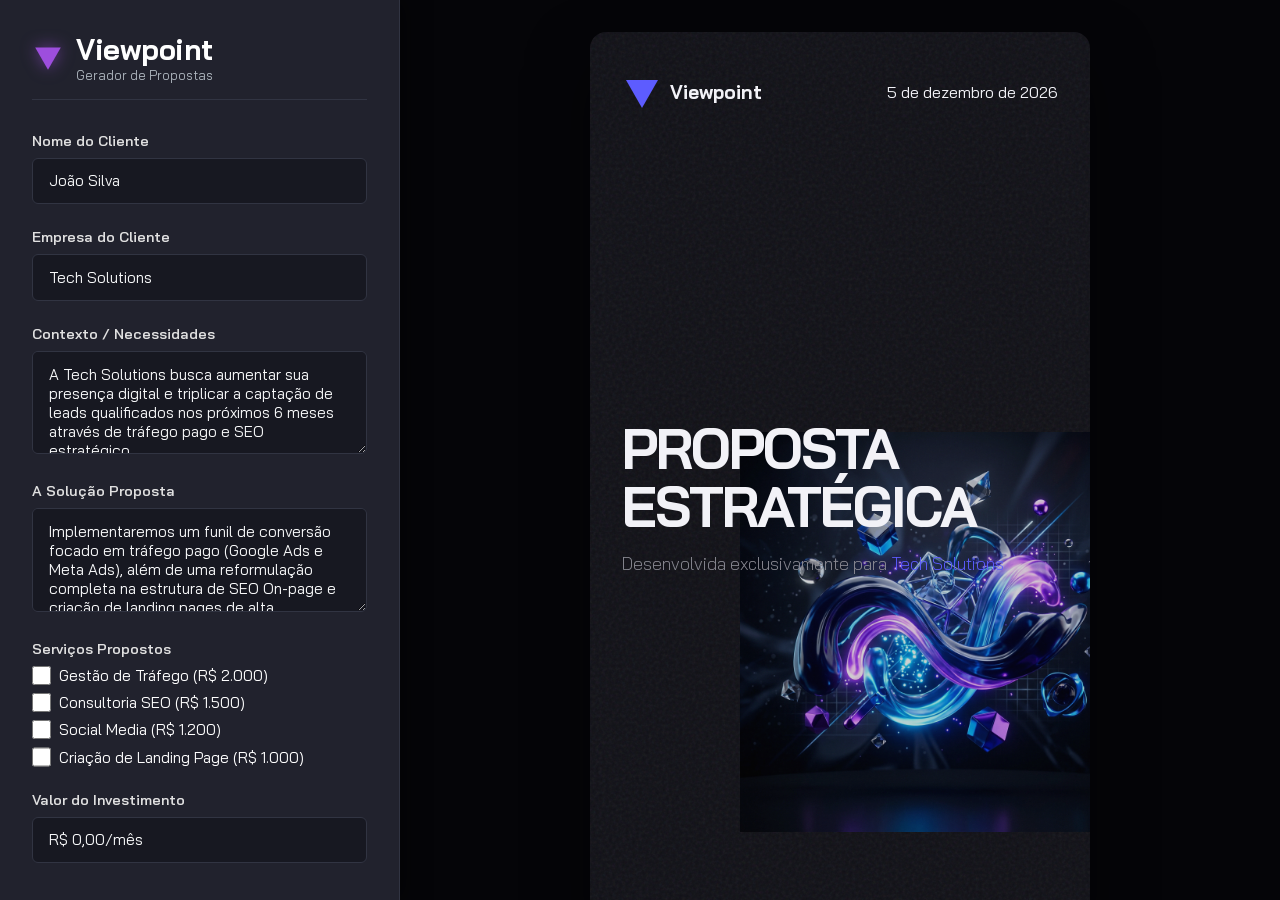
==== index.html @ b8ef5287 "Add files via upload" ====
<!DOCTYPE html>
<html lang="pt-BR">
<head>
  <meta charset="UTF-8">
  <meta name="viewport" content="width=device-width, initial-scale=1.0">
  <title>Gerador de Propostas - Viewpoint</title>
  <link rel="stylesheet" href="style.css">
  <link href="https://fonts.googleapis.com/css2?family=Bai+Jamjuree:wght@200;300;400;500;600;700&display=swap" rel="stylesheet">
</head>
<body>
  
  <!-- CONTROLES (Não imprimíveis) -->
  <aside class="dashboard no-print">
    <div class="dashboard-header" style="display: flex; align-items: center; gap: 12px; margin-bottom: 2rem;">
      <svg width="32" height="32" viewBox="0 0 100 100" xmlns="http://www.w3.org/2000/svg" style="filter: drop-shadow(0 0 8px rgba(157, 78, 221, 0.6));">
        <polygon points="10,20 90,20 50,90" fill="#9d4edd" />
      </svg>
      <div>
        <h1 style="margin: 0; font-size: 1.8rem; font-family: var(--font-heading); color: #fff; line-height: 1.2;">Viewpoint</h1>
        <p style="margin: 0; font-size: 0.8rem; color: var(--text-muted);">Gerador de Propostas</p>
      </div>
    </div>
    
    <form id="proposalForm">
      <div class="form-group">
        <label for="clientName">Nome do Cliente</label>
        <input type="text" id="clientName" placeholder="Ex: João Silva" value="João Silva">
      </div>
      
      <div class="form-group">
        <label for="clientCompany">Empresa do Cliente</label>
        <input type="text" id="clientCompany" placeholder="Ex: Tech Solutions" value="Tech Solutions">
      </div>
      
      <div class="form-group">
        <label for="clientContext">Contexto / Necessidades</label>
        <textarea id="clientContext" rows="4" placeholder="Descreva os desafios e objetivos do cliente...">A Tech Solutions busca aumentar sua presença digital e triplicar a captação de leads qualificados nos próximos 6 meses através de tráfego pago e SEO estratégico.</textarea>
      </div>

      <div class="form-group">
        <label for="solutionDetails">A Solução Proposta</label>
        <textarea id="solutionDetails" rows="4" placeholder="Descreva a solução de marketing que será aplicada...">Implementaremos um funil de conversão focado em tráfego pago (Google Ads e Meta Ads), além de uma reformulação completa na estrutura de SEO On-page e criação de landing pages de alta conversão.</textarea>
      </div>

      <div class="form-group">
        <label>Serviços Propostos</label>
        <div class="checkbox-group" id="servicesSelection" style="display: flex; flex-direction: column; gap: 0.5rem; margin-top: 0.5rem;">
          <label style="display: flex; align-items: center; gap: 0.5rem;"><input type="checkbox" class="service-cb" value="2000" data-name="Gestão de Tráfego"> Gestão de Tráfego (R$ 2.000)</label>
          <label style="display: flex; align-items: center; gap: 0.5rem;"><input type="checkbox" class="service-cb" value="1500" data-name="Consultoria SEO"> Consultoria SEO (R$ 1.500)</label>
          <label style="display: flex; align-items: center; gap: 0.5rem;"><input type="checkbox" class="service-cb" value="1200" data-name="Social Media"> Social Media (R$ 1.200)</label>
          <label style="display: flex; align-items: center; gap: 0.5rem;"><input type="checkbox" class="service-cb" value="1000" data-name="Criação de Landing Page"> Criação de Landing Page (R$ 1.000)</label>
        </div>
      </div>

      <div class="form-group">
        <label for="investmentValue">Valor do Investimento</label>
        <input type="text" id="investmentValue" placeholder="Ex: R$ 5.000,00/mês" value="R$ 0,00/mês">
      </div>
    </form>

    <div class="dashboard-actions">
      <button id="exportPdfBtn" class="btn-primary">
        <svg xmlns="http://www.w3.org/2000/svg" width="20" height="20" fill="none" viewBox="0 0 24 24" stroke="currentColor">
          <path stroke-linecap="round" stroke-linejoin="round" stroke-width="2" d="M17 17h2a2 2 0 002-2v-4a2 2 0 00-2-2H5a2 2 0 00-2 2v4a2 2 0 002 2h2m2 4h6a2 2 0 002-2v-4a2 2 0 00-2-2H9a2 2 0 00-2 2v4a2 2 0 002 2zm8-12V5a2 2 0 00-2-2H9a2 2 0 00-2 2v4h10z" />
        </svg>
        Exportar PDF
      </button>
    </div>
  </aside>

  <!-- ÁREA DE VISUALIZAÇÃO E IMPRESSÃO (PITCH DECK) -->
  <main class="preview-area">
    <div class="deck-container" id="proposalDocument">
      
      <!-- SLIDE 1: CAPA -->
      <section class="slide cover-slide">
        <div class="noise-overlay"></div>
        <div class="slide-content">
          <div class="cover-top">
            <div class="cover-logo">
              <svg width="40" height="40" viewBox="0 0 100 100" xmlns="http://www.w3.org/2000/svg">
                <polygon points="10,20 90,20 50,90" fill="var(--accent)" />
              </svg>
              <span>Viewpoint</span>
            </div>
            <p class="cover-date" id="currentDate"></p>
          </div>
          <div class="cover-center">
            <h1 class="huge-title">PROPOSTA<br>ESTRATÉGICA</h1>
            <p class="subtitle">Desenvolvida exclusivamente para <span id="outClientCompany" class="accent-text">Tech Solutions</span></p>
          </div>
          <img src="img1.png" alt="Abstract Shape" class="abs-shape shape-1">
        </div>
      </section>

      <!-- SLIDE 2: O DESAFIO -->
      <section class="slide challenge-slide">
        <div class="noise-overlay"></div>
        <div class="slide-content grid-layout">
          <div class="col-left">
            <span class="slide-number">01</span>
            <h2 class="section-title">O<br>CENÁRIO<br>ATUAL</h2>
          </div>
          <div class="col-right">
            <p class="intro-text">Olá, <strong id="outClientName" class="accent-text">João Silva</strong>. Analisamos o momento da <strong id="outClientCompany2">Tech Solutions</strong> e mapeamos os obstáculos atuais.</p>
            <div class="glass-box">
              <h3 class="box-title">Seu Desafio</h3>
              <p id="outClientContext">A Tech Solutions busca aumentar sua presença digital e triplicar a captação de leads qualificados nos próximos 6 meses através de tráfego pago e SEO estratégico.</p>
            </div>
          </div>
          <img src="img2.png" alt="Abstract Shape" class="abs-shape shape-2">
        </div>
      </section>

      <!-- SLIDE 3: QUEM SOMOS -->
      <section class="slide light-slide about-slide">
        <div class="slide-content split-layout">
          <div class="split-left">
            <span class="slide-number dark-text">02</span>
            <h2 class="section-title dark-text">SOBRE A<br>AGÊNCIA</h2>
            <p class="body-text">Somos focados em performance exponencial. O marketing não é apenas estética, mas dados, estratégia e resultados palpáveis.</p>
            <div class="metrics-row">
              <div class="metric">
                <h4 class="accent-text">+150</h4>
                <p>Projetos</p>
              </div>
              <div class="metric">
                <h4 class="accent-text">R$ 10M</h4>
                <p>Gerados</p>
              </div>
            </div>
          </div>
          <div class="split-right">
            <img src="img3.png" alt="Equipe Corporativa" class="cover-image">
          </div>
        </div>
      </section>

      <!-- SLIDE 4: SOLUÇÃO & SERVIÇOS -->
      <section class="slide solution-slide">
        <div class="noise-overlay"></div>
        <div class="slide-content">
          <div class="slide-header-top">
            <span class="slide-number">03</span>
            <h2 class="section-title">PLANO DE AÇÃO</h2>
          </div>
          <div class="solution-grid">
            <div class="glass-card big-card">
              <h3 class="box-title">Estratégia</h3>
              <p id="outSolutionDetails">Implementaremos um funil de conversão focado em tráfego pago (Google Ads e Meta Ads), além de uma reformulação completa na estrutura de SEO On-page e criação de landing pages de alta conversão.</p>
            </div>
            <div class="glass-card list-card">
              <h3 class="box-title">Serviços Inclusos</h3>
              <ul class="clean-list" id="outPricingFeatures">
                <li>✓ Selecione os serviços na barra lateral</li>
              </ul>
            </div>
          </div>
        </div>
      </section>

      <!-- SLIDE 5: INVESTIMENTO -->
      <section class="slide investment-slide">
        <div class="noise-overlay"></div>
        <div class="slide-content center-layout">
          <span class="slide-number">04</span>
          <h2 class="section-title">INVESTIMENTO</h2>
          <div class="investment-display">
            <p class="fee-label">FEE MENSAL</p>
            <h1 class="huge-value accent-text" id="outInvestmentValue">R$ 5.000,00</h1>
          </div>
          <div class="signatures-row">
            <div class="sig-block">
              <div class="sig-line"></div>
              <p>Viewpoint</p>
            </div>
            <div class="sig-block">
              <div class="sig-line"></div>
              <p id="outClientNameSignature">João Silva</p>
              <p class="sub-sig" id="outClientCompanySignature">Tech Solutions</p>
            </div>
          </div>
        </div>
      </section>

    </div>
  </main>

  <script src="script.js"></script>
</body>
</html>
---- style.css ----
:root {
  /* Design System - Slate Dark & Purple Theme */
  --bg-dark: #171821;
  --bg-card: #21222D;
  --bg-input: #171821;
  --primary: #7C3AED;
  --primary-hover: #6D28D9;
  --text-main: #f8f9fa;
  --text-muted: #adb5bd;
  --border-color: #313442;
  
  --font-heading: 'Bai Jamjuree', sans-serif;
  --font-body: 'Bai Jamjuree', sans-serif;
}

* {
  box-sizing: border-box;
  margin: 0;
  padding: 0;
}

body {
  font-family: var(--font-body);
  background-color: var(--bg-dark);
  color: var(--text-main);
  display: flex;
  height: 100vh;
  overflow: hidden;
}

/* Scrollbar styling */
::-webkit-scrollbar { width: 8px; }
::-webkit-scrollbar-track { background: var(--bg-dark); }
::-webkit-scrollbar-thumb { background: var(--border-color); border-radius: 4px; }
::-webkit-scrollbar-thumb:hover { background: var(--primary); }

/* ==================
   DASHBOARD / FORM 
   ================== */
.dashboard {
  width: 400px;
  min-width: 400px;
  background-color: var(--bg-card);
  border-right: 1px solid var(--border-color);
  padding: 2rem;
  display: flex;
  flex-direction: column;
  overflow-y: auto;
  box-shadow: 4px 0 20px rgba(0, 0, 0, 0.5);
  z-index: 10;
}

.dashboard-header { margin-bottom: 2rem; border-bottom: 1px solid var(--border-color); padding-bottom: 1rem; }
.dashboard-header h1 { font-family: var(--font-heading); color: var(--primary); font-size: 2rem; font-weight: 800; letter-spacing: -0.5px; }
.dashboard-header p { color: var(--text-muted); font-size: 0.9rem; }

.form-group { margin-bottom: 1.5rem; }
.form-group label { display: block; font-weight: 600; margin-bottom: 0.5rem; font-size: 0.9rem; color: #e0e0e0; }

.form-group input[type="text"],
.form-group input[type="file"],
.form-group textarea {
  width: 100%;
  padding: 0.8rem 1rem;
  background-color: var(--bg-input);
  border: 1px solid var(--border-color);
  border-radius: 6px;
  color: var(--text-main);
  font-family: var(--font-body);
  font-size: 0.95rem;
  transition: all 0.3s ease;
}

.form-group input[type="checkbox"] { width: 1.2rem; height: 1.2rem; margin: 0; cursor: pointer; accent-color: var(--primary); }
.checkbox-group label { font-weight: 400 !important; font-size: 0.95rem !important; margin-bottom: 0 !important; color: #fff !important; }

.form-group input[type="text"]:focus,
.form-group textarea:focus {
  outline: none;
  border-color: var(--primary);
  box-shadow: 0 0 0 1px var(--primary);
}

.dashboard-actions { margin-top: auto; padding-top: 2rem; }

.btn-primary {
  width: 100%;
  background-color: var(--primary);
  color: #fff;
  border: none;
  padding: 1rem;
  border-radius: 6px;
  font-weight: 600;
  font-family: var(--font-body);
  font-size: 1rem;
  cursor: pointer;
  display: flex;
  align-items: center;
  justify-content: center;
  gap: 0.5rem;
  transition: background-color 0.3s, transform 0.1s;
}

.btn-primary:hover { background-color: var(--primary-hover); transform: translateY(-2px); }
.btn-primary:active { transform: translateY(0); }

/* ==================
   MOBILE RESPONSIVENESS (APP UI)
   ================== */
@media (max-width: 900px) {
  body {
    flex-direction: column;
    overflow-y: auto;
    height: auto;
  }
  .dashboard {
    width: 100%;
    min-width: 100%;
    height: auto;
    border-right: none;
    border-bottom: 1px solid var(--border-color);
    overflow: visible;
  }
  .preview-area {
    overflow-y: visible !important;
  }
}

/* ==================
   MOBILE PITCH DECK AREA
   ================== */
:root {
  --deck-bg: #0F0F15;
  --accent: #5D5CFF;
  --text-light: #F2F2F7;
  --text-grey: #8A8A93;
}

.preview-area {
  flex: 1;
  background-color: #050508;
  overflow-y: auto;
  overflow-x: hidden;
  padding: 2rem 1rem;
  display: flex;
  flex-direction: column;
  align-items: center;
}

.deck-container {
  display: flex;
  flex-direction: column;
  gap: 2rem;
  width: 100%;
  max-width: 500px; /* Mobile width */
}

.slide {
  width: 100%;
  aspect-ratio: 9 / 16; /* Portrait for Mobile */
  background-color: var(--deck-bg);
  border-radius: 16px;
  position: relative;
  overflow: hidden;
  box-shadow: 0 30px 60px rgba(0,0,0,0.5);
  color: var(--text-light);
  display: flex;
  flex-direction: column;
}

.noise-overlay {
  position: absolute;
  top: 0; left: 0; width: 100%; height: 100%;
  background-image: url("data:image/svg+xml,%3Csvg viewBox='0 0 200 200' xmlns='http://www.w3.org/2000/svg'%3E%3Cfilter id='noiseFilter'%3E%3CfeTurbulence type='fractalNoise' baseFrequency='0.75' numOctaves='3' stitchTiles='stitch'/%3E%3C/filter%3E%3Crect width='100%25' height='100%25' filter='url(%23noiseFilter)' opacity='0.08'/%3E%3C/svg%3E");
  pointer-events: none;
  z-index: 1;
}

.slide-content {
  position: relative;
  z-index: 2;
  width: 100%;
  height: 100%;
  padding: 2.5rem 2rem; /* Reduced padding for mobile */
  display: flex;
  flex-direction: column;
}

.accent-text { color: var(--accent); }
.dark-text { color: #0F0F15; }

/* Typography (Scaled for Mobile) */
.huge-title {
  font-family: var(--font-heading);
  font-size: 3.5rem; /* Down from 6rem */
  font-weight: 700;
  line-height: 1.05;
  letter-spacing: -2px;
  margin: 0;
}

.section-title {
  font-family: var(--font-heading);
  font-size: 3rem; /* Down from 4.5rem */
  font-weight: 700;
  line-height: 1.1;
  letter-spacing: -1px;
  margin: 0;
}

.subtitle {
  font-size: 1.1rem;
  font-weight: 300;
  color: var(--text-grey);
  margin-top: 1rem;
}

.body-text, .intro-text {
  font-size: 1rem;
  font-weight: 300;
  line-height: 1.6;
  color: var(--text-light);
}
.light-slide .body-text { color: #333; }

.slide-number {
  font-family: var(--font-heading);
  font-size: 1rem;
  font-weight: 600;
  letter-spacing: 2px;
  color: var(--accent);
  display: block;
  margin-bottom: 0.5rem;
}

/* Slide 1: Cover */
.cover-slide { justify-content: space-between; }
.cover-top { display: flex; justify-content: space-between; align-items: center; }
.cover-logo { display: flex; align-items: center; gap: 0.5rem; font-family: var(--font-heading); font-size: 1.2rem; font-weight: 700; }
.cover-center { margin-top: auto; margin-bottom: auto; }
.abs-shape { position: absolute; z-index: -1; object-fit: contain; }
.shape-1 { width: 400px; right: -50px; bottom: 10%; opacity: 0.8; }

/* Grid Layouts (Stacked for mobile) */
.grid-layout { display: flex; flex-direction: column; align-items: flex-start; gap: 2rem; justify-content: center; height: 100%; }
.col-left { width: 100%; }
.col-right { width: 100%; position: relative; z-index: 2; }
.shape-2 { width: 300px; left: -50px; bottom: -50px; opacity: 0.5; z-index: 0; }

/* Glass Boxes */
.glass-box, .glass-card {
  background: rgba(255, 255, 255, 0.03);
  backdrop-filter: blur(20px);
  border: 1px solid rgba(255, 255, 255, 0.1);
  padding: 1.5rem;
  border-radius: 12px;
  margin-top: 1.5rem;
}
.box-title { font-size: 0.9rem; text-transform: uppercase; letter-spacing: 2px; color: var(--text-grey); margin-bottom: 0.5rem; }

/* Split Layout (Stacked for mobile) */
.light-slide { background-color: #F2F2F7; color: #0F0F15; }
.split-layout { padding: 0; flex-direction: column; }
.split-left { width: 100%; padding: 2.5rem 2rem; display: flex; flex-direction: column; justify-content: center; flex: 1.5; }
.split-right { width: 100%; flex: 1; }
.cover-image { width: 100%; height: 100%; object-fit: cover; }

.metrics-row { display: flex; gap: 2rem; margin-top: 2rem; }
.metric h4 { font-size: 2rem; font-weight: 700; margin-bottom: 0.2rem; }
.metric p { font-size: 0.9rem; color: #666; font-weight: 500; }

/* Solution Grid (Stacked for mobile) */
.solution-grid { display: flex; flex-direction: column; gap: 1rem; margin-top: 1rem; width: 100%; }
.big-card { font-size: 1rem; line-height: 1.5; }
.list-card { }
.clean-list { list-style: none; padding: 0; }
.clean-list li { margin-bottom: 0.5rem; font-size: 1rem; display: flex; align-items: center; gap: 0.5rem; }

/* Center Layout */
.center-layout { align-items: center; text-align: center; justify-content: center; }
.investment-display { margin-top: 3rem; margin-bottom: 3rem; }
.fee-label { font-size: 0.9rem; letter-spacing: 4px; color: var(--text-grey); margin-bottom: 0.5rem; }
.huge-value { font-size: 3rem; font-weight: 700; margin: 0; }

.signatures-row { display: flex; flex-direction: column; gap: 2rem; margin-top: auto; width: 100%; align-items: center; }
.sig-block { width: 100%; text-align: center; }
.sig-line { height: 1px; background: rgba(255,255,255,0.2); margin-bottom: 0.5rem; width: 80%; margin-left: auto; margin-right: auto; }
.sub-sig { color: var(--text-grey); font-size: 0.8rem; }

/* Print */
@media print {
  @page { size: portrait; margin: 0; }
  body { background: #0F0F15; }
  .no-print { display: none !important; }
  .preview-area { padding: 0; background: #0F0F15; align-items: flex-start; overflow: visible; }
  .deck-container { gap: 0; max-width: none; }
  .slide { border-radius: 0; box-shadow: none; page-break-after: always; width: 100vw; height: 100vh; aspect-ratio: auto; }
}
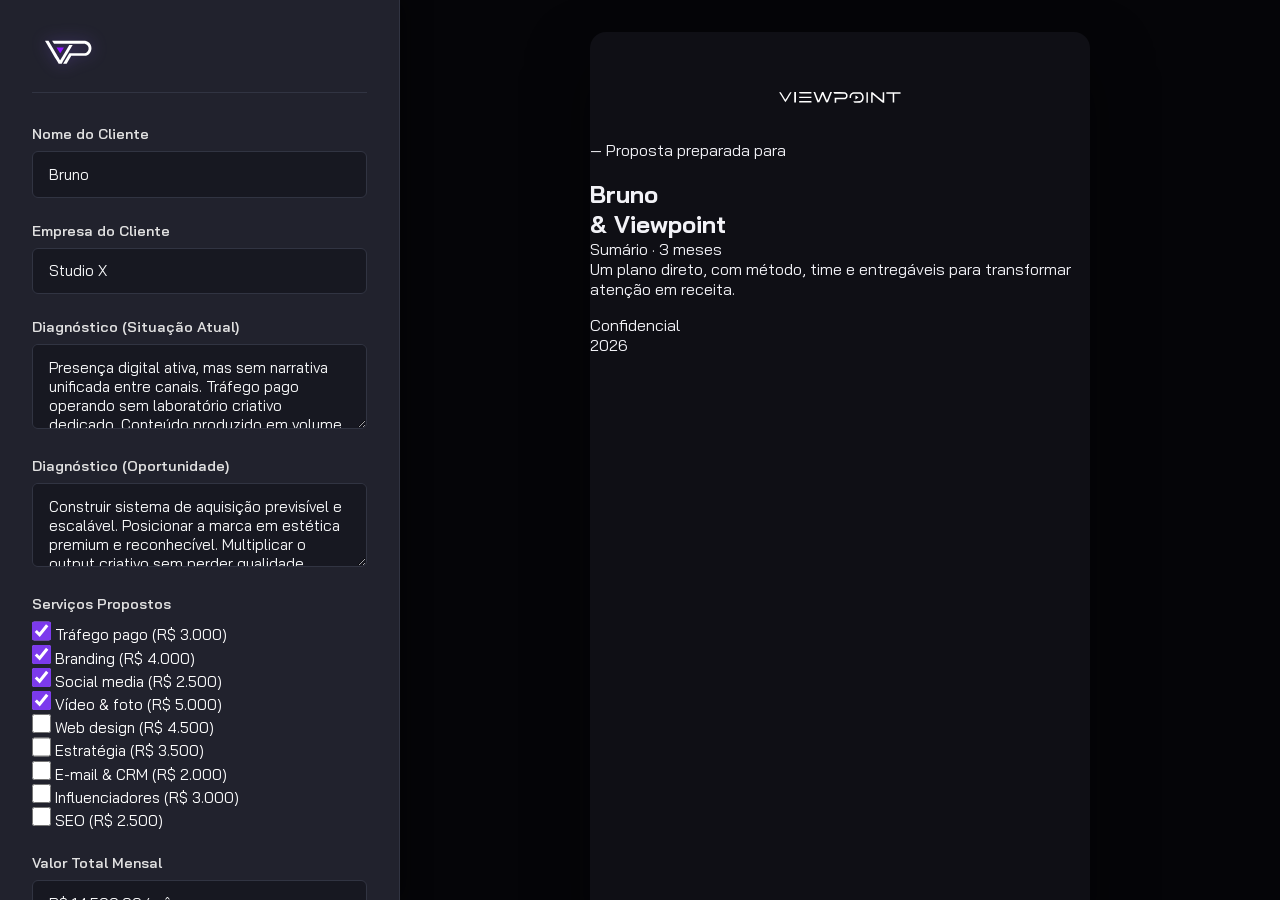
==== commit 0c34e7b9: "Add files via upload" ====
--- a/index.html
+++ b/index.html
@@ -5,180 +5,486 @@
   <meta name="viewport" content="width=device-width, initial-scale=1.0">
   <title>Gerador de Propostas - Viewpoint</title>
   <link rel="stylesheet" href="style.css">
-  <link href="https://fonts.googleapis.com/css2?family=Bai+Jamjuree:wght@200;300;400;500;600;700&display=swap" rel="stylesheet">
+  <link href="https://fonts.googleapis.com/css2?family=Bai+Jamjuree:wght@200;300;400;500;600;700&family=Instrument+Serif:ital@0;1&family=JetBrains+Mono:wght@400;500&display=swap" rel="stylesheet">
 </head>
 <body>
-  
-  <!-- CONTROLES (Não imprimíveis) -->
+
+  <!-- DASHBOARD -->
   <aside class="dashboard no-print">
-    <div class="dashboard-header" style="display: flex; align-items: center; gap: 12px; margin-bottom: 2rem;">
-      <svg width="32" height="32" viewBox="0 0 100 100" xmlns="http://www.w3.org/2000/svg" style="filter: drop-shadow(0 0 8px rgba(157, 78, 221, 0.6));">
-        <polygon points="10,20 90,20 50,90" fill="#9d4edd" />
-      </svg>
-      <div>
-        <h1 style="margin: 0; font-size: 1.8rem; font-family: var(--font-heading); color: #fff; line-height: 1.2;">Viewpoint</h1>
-        <p style="margin: 0; font-size: 0.8rem; color: var(--text-muted);">Gerador de Propostas</p>
-      </div>
+    <div class="dashboard-header">
+      <img src="logo.svg" alt="Viewpoint Logo" style="height: 40px; filter: drop-shadow(0 0 8px rgba(139, 92, 246, 0.4));">
     </div>
-    
+
     <form id="proposalForm">
       <div class="form-group">
         <label for="clientName">Nome do Cliente</label>
-        <input type="text" id="clientName" placeholder="Ex: João Silva" value="João Silva">
-      </div>
-      
+        <input type="text" id="clientName" placeholder="Ex: Bruno" value="Bruno">
+      </div>
       <div class="form-group">
         <label for="clientCompany">Empresa do Cliente</label>
-        <input type="text" id="clientCompany" placeholder="Ex: Tech Solutions" value="Tech Solutions">
-      </div>
-      
-      <div class="form-group">
-        <label for="clientContext">Contexto / Necessidades</label>
-        <textarea id="clientContext" rows="4" placeholder="Descreva os desafios e objetivos do cliente...">A Tech Solutions busca aumentar sua presença digital e triplicar a captação de leads qualificados nos próximos 6 meses através de tráfego pago e SEO estratégico.</textarea>
-      </div>
-
-      <div class="form-group">
-        <label for="solutionDetails">A Solução Proposta</label>
-        <textarea id="solutionDetails" rows="4" placeholder="Descreva a solução de marketing que será aplicada...">Implementaremos um funil de conversão focado em tráfego pago (Google Ads e Meta Ads), além de uma reformulação completa na estrutura de SEO On-page e criação de landing pages de alta conversão.</textarea>
-      </div>
-
+        <input type="text" id="clientCompany" placeholder="Ex: Studio X" value="Studio X">
+      </div>
+      <div class="form-group">
+        <label for="diagnostico">Diagnóstico (Situação Atual)</label>
+        <textarea id="diagnostico" rows="3">Presença digital ativa, mas sem narrativa unificada entre canais. Tráfego pago operando sem laboratório criativo dedicado. Conteúdo produzido em volume insuficiente para o mercado.</textarea>
+      </div>
+      <div class="form-group">
+        <label for="oportunidade">Diagnóstico (Oportunidade)</label>
+        <textarea id="oportunidade" rows="3">Construir sistema de aquisição previsível e escalável. Posicionar a marca em estética premium e reconhecível. Multiplicar o output criativo sem perder qualidade.</textarea>
+      </div>
       <div class="form-group">
         <label>Serviços Propostos</label>
-        <div class="checkbox-group" id="servicesSelection" style="display: flex; flex-direction: column; gap: 0.5rem; margin-top: 0.5rem;">
-          <label style="display: flex; align-items: center; gap: 0.5rem;"><input type="checkbox" class="service-cb" value="2000" data-name="Gestão de Tráfego"> Gestão de Tráfego (R$ 2.000)</label>
-          <label style="display: flex; align-items: center; gap: 0.5rem;"><input type="checkbox" class="service-cb" value="1500" data-name="Consultoria SEO"> Consultoria SEO (R$ 1.500)</label>
-          <label style="display: flex; align-items: center; gap: 0.5rem;"><input type="checkbox" class="service-cb" value="1200" data-name="Social Media"> Social Media (R$ 1.200)</label>
-          <label style="display: flex; align-items: center; gap: 0.5rem;"><input type="checkbox" class="service-cb" value="1000" data-name="Criação de Landing Page"> Criação de Landing Page (R$ 1.000)</label>
-        </div>
-      </div>
-
-      <div class="form-group">
-        <label for="investmentValue">Valor do Investimento</label>
-        <input type="text" id="investmentValue" placeholder="Ex: R$ 5.000,00/mês" value="R$ 0,00/mês">
+        <div class="checkbox-group" id="servicesSelection">
+          <label><input type="checkbox" class="service-cb" value="3000" data-name="Tráfego pago" data-cat="MÍDIA" checked> Tráfego pago (R$ 3.000)</label>
+          <label><input type="checkbox" class="service-cb" value="4000" data-name="Branding" data-cat="IDENTIDADE" checked> Branding (R$ 4.000)</label>
+          <label><input type="checkbox" class="service-cb" value="2500" data-name="Social media" data-cat="CONTEÚDO" checked> Social media (R$ 2.500)</label>
+          <label><input type="checkbox" class="service-cb" value="5000" data-name="Vídeo & foto" data-cat="AUDIOVISUAL" checked> Vídeo & foto (R$ 5.000)</label>
+          <label><input type="checkbox" class="service-cb" value="4500" data-name="Web design" data-cat="DIGITAL"> Web design (R$ 4.500)</label>
+          <label><input type="checkbox" class="service-cb" value="3500" data-name="Estratégia" data-cat="CONSULTORIA"> Estratégia (R$ 3.500)</label>
+          <label><input type="checkbox" class="service-cb" value="2000" data-name="E-mail & CRM" data-cat="CRM"> E-mail & CRM (R$ 2.000)</label>
+          <label><input type="checkbox" class="service-cb" value="3000" data-name="Influenciadores" data-cat="PARCERIAS"> Influenciadores (R$ 3.000)</label>
+          <label><input type="checkbox" class="service-cb" value="2500" data-name="SEO" data-cat="ORGÂNICO"> SEO (R$ 2.500)</label>
+        </div>
+      </div>
+      <div class="form-group">
+        <label for="investmentValue">Valor Total Mensal</label>
+        <input type="text" id="investmentValue" readonly value="R$ 14.500,00/mês">
       </div>
     </form>
 
     <div class="dashboard-actions">
       <button id="exportPdfBtn" class="btn-primary">
-        <svg xmlns="http://www.w3.org/2000/svg" width="20" height="20" fill="none" viewBox="0 0 24 24" stroke="currentColor">
-          <path stroke-linecap="round" stroke-linejoin="round" stroke-width="2" d="M17 17h2a2 2 0 002-2v-4a2 2 0 00-2-2H5a2 2 0 00-2 2v4a2 2 0 002 2h2m2 4h6a2 2 0 002-2v-4a2 2 0 00-2-2H9a2 2 0 00-2 2v4a2 2 0 002 2zm8-12V5a2 2 0 00-2-2H9a2 2 0 00-2 2v4h10z" />
-        </svg>
+        <svg xmlns="http://www.w3.org/2000/svg" width="20" height="20" fill="none" viewBox="0 0 24 24" stroke="currentColor"><path stroke-linecap="round" stroke-linejoin="round" stroke-width="2" d="M17 17h2a2 2 0 002-2v-4a2 2 0 00-2-2H5a2 2 0 00-2 2v4a2 2 0 002 2h2m2 4h6a2 2 0 002-2v-4a2 2 0 00-2-2H9a2 2 0 00-2 2v4a2 2 0 002 2zm8-12V5a2 2 0 00-2-2H9a2 2 0 00-2 2v4h10z"/></svg>
         Exportar PDF
       </button>
     </div>
   </aside>
 
-  <!-- ÁREA DE VISUALIZAÇÃO E IMPRESSÃO (PITCH DECK) -->
+  <!-- SLIDES -->
   <main class="preview-area">
     <div class="deck-container" id="proposalDocument">
-      
-      <!-- SLIDE 1: CAPA -->
-      <section class="slide cover-slide">
-        <div class="noise-overlay"></div>
-        <div class="slide-content">
-          <div class="cover-top">
-            <div class="cover-logo">
-              <svg width="40" height="40" viewBox="0 0 100 100" xmlns="http://www.w3.org/2000/svg">
-                <polygon points="10,20 90,20 50,90" fill="var(--accent)" />
-              </svg>
-              <span>Viewpoint</span>
-            </div>
-            <p class="cover-date" id="currentDate"></p>
-          </div>
-          <div class="cover-center">
-            <h1 class="huge-title">PROPOSTA<br>ESTRATÉGICA</h1>
-            <p class="subtitle">Desenvolvida exclusivamente para <span id="outClientCompany" class="accent-text">Tech Solutions</span></p>
-          </div>
-          <img src="img1.png" alt="Abstract Shape" class="abs-shape shape-1">
-        </div>
-      </section>
-
-      <!-- SLIDE 2: O DESAFIO -->
-      <section class="slide challenge-slide">
-        <div class="noise-overlay"></div>
-        <div class="slide-content grid-layout">
-          <div class="col-left">
-            <span class="slide-number">01</span>
-            <h2 class="section-title">O<br>CENÁRIO<br>ATUAL</h2>
-          </div>
-          <div class="col-right">
-            <p class="intro-text">Olá, <strong id="outClientName" class="accent-text">João Silva</strong>. Analisamos o momento da <strong id="outClientCompany2">Tech Solutions</strong> e mapeamos os obstáculos atuais.</p>
-            <div class="glass-box">
-              <h3 class="box-title">Seu Desafio</h3>
-              <p id="outClientContext">A Tech Solutions busca aumentar sua presença digital e triplicar a captação de leads qualificados nos próximos 6 meses através de tráfego pago e SEO estratégico.</p>
-            </div>
-          </div>
-          <img src="img2.png" alt="Abstract Shape" class="abs-shape shape-2">
-        </div>
-      </section>
-
-      <!-- SLIDE 3: QUEM SOMOS -->
-      <section class="slide light-slide about-slide">
-        <div class="slide-content split-layout">
-          <div class="split-left">
-            <span class="slide-number dark-text">02</span>
-            <h2 class="section-title dark-text">SOBRE A<br>AGÊNCIA</h2>
-            <p class="body-text">Somos focados em performance exponencial. O marketing não é apenas estética, mas dados, estratégia e resultados palpáveis.</p>
-            <div class="metrics-row">
-              <div class="metric">
-                <h4 class="accent-text">+150</h4>
-                <p>Projetos</p>
+
+      <!-- 01 CAPA -->
+      <section class="slide cover-slide-new">
+        <div class="grid-bg-strong"></div>
+        <div class="glow-br"></div>
+        <div class="grain"></div>
+        <div class="pad">
+          <!-- Logo grande centralizada no topo -->
+          <div style="display:flex;justify-content:center;padding:1.5rem 0 0;">
+            <img src="logo2.svg" alt="Viewpoint" style="height:84px;filter:brightness(0) invert(1);">
+          </div>
+          <div style="display:flex;flex-direction:column;justify-content:center;gap:0;flex:1;">
+            <div class="eyebrow" style="margin-bottom:1.2rem;">— Proposta preparada para</div>
+            <h1 class="cover-headline">
+              <span id="outClientNameCover">Bruno</span><br>
+              <span class="serif" style="color:var(--violet-300);font-size:inherit;">& Viewpoint</span>
+            </h1>
+            <div class="cover-card scrim-violet">
+              <div style="position:relative;z-index:2;">
+                <div class="cover-card-eyebrow">Sumário · 3 meses</div>
+                <div class="cover-card-text">Um plano direto, com método, time e entregáveis para transformar atenção em receita.</div>
+                <div style="display:flex;gap:0.4rem;margin-top:1rem;flex-wrap:wrap;" id="outCoverPills"></div>
               </div>
-              <div class="metric">
-                <h4 class="accent-text">R$ 10M</h4>
-                <p>Gerados</p>
+            </div>
+          </div>
+          <div class="footer">
+            <div>Confidencial</div>
+            <div id="outYear">2026</div>
+          </div>
+        </div>
+      </section>
+
+      <!-- 02 ABERTURA -->
+      <section class="slide">
+        <div class="glow-tl"></div>
+        <div class="grain"></div>
+        <div class="pad">
+          <div class="head">
+            <div class="logo"><img src="logo2.svg" alt="Viewpoint" style="height:56px;filter:brightness(0) invert(1);"></div>
+            <div>01 / Abertura</div>
+          </div>
+          <div style="margin-top:3rem;" class="letter">
+            <div class="eyebrow" style="margin-bottom:1rem;">— <span id="outClientNameLetter">Bruno</span>,</div>
+            <p>Esta proposta não é sobre <span class="serif" style="color:var(--violet-300);">o que fazemos</span> — é sobre o que vamos construir juntos nos próximos três meses.</p>
+            <p>Estudamos seu momento, seu mercado e onde sua marca pode chegar. O que segue é um plano direto, com a metodologia, o time e os entregáveis que traduzem visão em resultado mensurável.</p>
+            <p style="color:var(--ink-dim);font-size:0.85em;">Obrigado pela confiança em nos avaliar. Vamos ao trabalho.</p>
+            <div class="signature">— Equipe Viewpoint</div>
+          </div>
+          <!-- Decoração: separador e logo grande -->
+          <div class="letter-deco">
+            <div class="letter-deco-line"></div>
+            <img src="logo2.svg" alt="" style="height:48px;opacity:0.15;filter:brightness(0) invert(1);">
+          </div>
+          <div class="footer">
+            <div>Carta de abertura</div>
+            <div>01</div>
+          </div>
+        </div>
+      </section>
+
+      <!-- 03 SOBRE -->
+      <section class="slide">
+        <div class="glow-br"></div>
+        <div class="grain"></div>
+        <div class="pad">
+          <div class="head">
+            <div class="logo"><img src="logo2.svg" alt="Viewpoint" style="height:56px;filter:brightness(0) invert(1);"></div>
+            <div>02 / Sobre</div>
+          </div>
+          <div style="margin-top:2.5rem;">
+            <div class="eyebrow" style="margin-bottom:0.8rem;">— Quem somos</div>
+            <h2 class="title-lg">A agência por trás de marcas que <span class="serif grad-text">escalam.</span></h2>
+          </div>
+          <p class="body-lg" style="margin-top:1.5rem;">Somos uma agência full-service que combina mídia performática, conteúdo de alta densidade e estratégia consultiva. Existimos para transformar atenção em receita.</p>
+          <div class="about-img" style="margin-top:1.5rem;flex:1;min-height:0;">
+            <img src="equipe.png" alt="Equipe Viewpoint" style="width:100%;height:100%;object-fit:cover;border-radius:0.8rem;">
+          </div>
+          <div class="footer">
+            <div>Viewpoint · Full-Service</div>
+            <div>02</div>
+          </div>
+        </div>
+      </section>
+
+      <!-- 03.5 OS SÓCIOS -->
+      <section class="slide">
+        <div class="glow-tl"></div>
+        <div class="grain"></div>
+        <div class="pad">
+          <div class="head">
+            <div class="logo"><img src="logo2.svg" alt="Viewpoint" style="height:56px;filter:brightness(0) invert(1);"></div>
+            <div>02.5 / Liderança</div>
+          </div>
+          <div style="margin-top:2rem;">
+            <div class="eyebrow" style="margin-bottom:0.8rem;">— Quem cuida da sua conta</div>
+            <h2 class="title-lg">Os sócios<br>por trás da <span class="serif grad-text">Viewpoint.</span></h2>
+          </div>
+          <div class="partners-grid">
+            <div class="partner-card">
+              <div class="partner-photo">
+                <img src="GUI.png" alt="Gui — Sócio Viewpoint">
               </div>
-            </div>
-          </div>
-          <div class="split-right">
-            <img src="img3.png" alt="Equipe Corporativa" class="cover-image">
-          </div>
-        </div>
-      </section>
-
-      <!-- SLIDE 4: SOLUÇÃO & SERVIÇOS -->
-      <section class="slide solution-slide">
-        <div class="noise-overlay"></div>
-        <div class="slide-content">
-          <div class="slide-header-top">
-            <span class="slide-number">03</span>
-            <h2 class="section-title">PLANO DE AÇÃO</h2>
-          </div>
-          <div class="solution-grid">
-            <div class="glass-card big-card">
-              <h3 class="box-title">Estratégia</h3>
-              <p id="outSolutionDetails">Implementaremos um funil de conversão focado em tráfego pago (Google Ads e Meta Ads), além de uma reformulação completa na estrutura de SEO On-page e criação de landing pages de alta conversão.</p>
-            </div>
-            <div class="glass-card list-card">
-              <h3 class="box-title">Serviços Inclusos</h3>
-              <ul class="clean-list" id="outPricingFeatures">
-                <li>✓ Selecione os serviços na barra lateral</li>
-              </ul>
-            </div>
-          </div>
-        </div>
-      </section>
-
-      <!-- SLIDE 5: INVESTIMENTO -->
-      <section class="slide investment-slide">
-        <div class="noise-overlay"></div>
-        <div class="slide-content center-layout">
-          <span class="slide-number">04</span>
-          <h2 class="section-title">INVESTIMENTO</h2>
-          <div class="investment-display">
-            <p class="fee-label">FEE MENSAL</p>
-            <h1 class="huge-value accent-text" id="outInvestmentValue">R$ 5.000,00</h1>
-          </div>
-          <div class="signatures-row">
-            <div class="sig-block">
-              <div class="sig-line"></div>
-              <p>Viewpoint</p>
-            </div>
-            <div class="sig-block">
-              <div class="sig-line"></div>
-              <p id="outClientNameSignature">João Silva</p>
-              <p class="sub-sig" id="outClientCompanySignature">Tech Solutions</p>
-            </div>
+              <div class="partner-info">
+                <h4 class="partner-name">Gui</h4>
+                <div class="partner-role">Co-fundador · Criativo</div>
+              </div>
+            </div>
+            <div class="partner-card">
+              <div class="partner-photo">
+                <img src="MURILO.png" alt="Murilo — Sócio Viewpoint">
+              </div>
+              <div class="partner-info">
+                <h4 class="partner-name">Murilo</h4>
+                <div class="partner-role">Co-fundador · Estrategista</div>
+              </div>
+            </div>
+          </div>
+          <p class="body-lg" style="margin-top:1.5rem;">Mais de 5 anos transformando marcas em negócios escaláveis. Da estratégia à produção — tudo dentro de casa, sem intermediários.</p>
+          <div class="footer">
+            <div>Liderança Viewpoint</div>
+            <div>02.5</div>
+          </div>
+        </div>
+      </section>
+
+      <!-- 04 NÚMEROS -->
+      <section class="slide">
+        <div class="glow-center"></div>
+        <div class="grain"></div>
+        <div class="pad">
+          <div class="head">
+            <div class="logo"><img src="logo2.svg" alt="Viewpoint" style="height:56px;filter:brightness(0) invert(1);"></div>
+            <div>03 / Escala</div>
+          </div>
+          <div style="margin-top:2.5rem;">
+            <div class="eyebrow" style="margin-bottom:0.8rem;">— A operação em números</div>
+            <h2 class="title-lg">Volume não é<br>argumento — é <span class="serif grad-text">prova.</span></h2>
+          </div>
+          <div class="stat-stack">
+            <div class="stat-row">
+              <div class="stat-num">6<span class="small">k</span></div>
+              <div class="stat-lbl">Vídeos produzidos por mês — 60 mil por ano em rotação contínua.</div>
+            </div>
+            <div class="stat-row">
+              <div class="stat-num">R$2<span class="small">M</span></div>
+              <div class="stat-lbl">Investimento gerenciado em mídia paga ativa, mensalmente.</div>
+            </div>
+            <div class="stat-row">
+              <div class="stat-num">9</div>
+              <div class="stat-lbl">Frentes integradas, da estratégia à produção audiovisual completa.</div>
+            </div>
+          </div>
+          <div class="footer">
+            <div>Dados consolidados · 2026</div>
+            <div>03</div>
+          </div>
+        </div>
+      </section>
+
+      <!-- 05 DIAGNÓSTICO -->
+      <section class="slide">
+        <div class="glow-tl"></div>
+        <div class="grain"></div>
+        <div class="pad">
+          <div class="head">
+            <div class="logo"><img src="logo2.svg" alt="Viewpoint" style="height:56px;filter:brightness(0) invert(1);"></div>
+            <div>04 / Diagnóstico</div>
+          </div>
+          <div style="margin-top:2.5rem;">
+            <div class="eyebrow" style="margin-bottom:0.8rem;">— O contexto do <span id="outClientNameDiag">Bruno</span></div>
+            <h2 class="title-lg">Onde a marca está hoje — e o que precisa <span class="serif grad-text">destravar.</span></h2>
+          </div>
+          <div style="margin-top:1.5rem;">
+            <div class="num-tag">SITUAÇÃO ATUAL</div>
+            <ul class="bullets" id="outDiagnosticoBullets">
+              <li>Presença digital ativa, mas sem narrativa unificada entre canais</li>
+              <li>Tráfego pago operando sem laboratório criativo dedicado</li>
+              <li>Conteúdo produzido em volume insuficiente para o mercado</li>
+            </ul>
+          </div>
+          <div style="margin-top:1.2rem;">
+            <div class="num-tag">OPORTUNIDADE</div>
+            <ul class="bullets" id="outOportunidadeBullets">
+              <li>Construir sistema de aquisição previsível e escalável</li>
+              <li>Posicionar a marca em estética premium e reconhecível</li>
+              <li>Multiplicar o output criativo sem perder qualidade</li>
+            </ul>
+          </div>
+          <div class="footer">
+            <div>Diagnóstico inicial</div>
+            <div>04</div>
+          </div>
+        </div>
+      </section>
+
+      <!-- 06 OBJETIVOS -->
+      <section class="slide">
+        <div class="glow-br"></div>
+        <div class="grain"></div>
+        <div class="pad">
+          <div class="head">
+            <div class="logo"><img src="logo2.svg" alt="Viewpoint" style="height:56px;filter:brightness(0) invert(1);"></div>
+            <div>05 / Objetivos</div>
+          </div>
+          <div style="margin-top:2.5rem;">
+            <div class="eyebrow" style="margin-bottom:0.8rem;">— O que vamos perseguir</div>
+            <h2 class="title-lg">Quatro objetivos.<br>Um norte: <span class="serif grad-text">resultado.</span></h2>
+          </div>
+          <div class="diffs">
+            <div class="diff"><div class="diff-num">01</div><div><h3 class="diff-title">Audiência qualificada</h3><p class="diff-body">Expandir base de seguidores e leads alinhados ao perfil de cliente ideal.</p></div></div>
+            <div class="diff"><div class="diff-num">02</div><div><h3 class="diff-title">Receita mensurável</h3><p class="diff-body">Otimizar campanhas e funil para reduzir CAC e maximizar LTV em 90 dias.</p></div></div>
+            <div class="diff"><div class="diff-num">03</div><div><h3 class="diff-title">Marca premium</h3><p class="diff-body">Construir identidade visual e narrativa coerente em todos os pontos de contato.</p></div></div>
+            <div class="diff"><div class="diff-num">04</div><div><h3 class="diff-title">Produção escalável</h3><p class="diff-body">Cadência audiovisual robusta, capaz de alimentar todos os canais sem fadiga criativa.</p></div></div>
+          </div>
+          <div class="footer">
+            <div>Objetivos · 90 dias</div>
+            <div>05</div>
+          </div>
+        </div>
+      </section>
+
+      <!-- 07 METODOLOGIA -->
+      <section class="slide">
+        <div class="glow-tl"></div>
+        <div class="grain"></div>
+        <div class="pad">
+          <div class="head">
+            <div class="logo"><img src="logo2.svg" alt="Viewpoint" style="height:56px;filter:brightness(0) invert(1);"></div>
+            <div>06 / Método</div>
+          </div>
+          <div style="margin-top:2.5rem;">
+            <div class="eyebrow" style="margin-bottom:0.8rem;">— Método Viewpoint</div>
+            <h2 class="title-lg">Quatro fases, um<br>processo <span class="serif grad-text">sem improviso.</span></h2>
+          </div>
+          <div class="steps-vert">
+            <div class="stp"><div class="stp-num">FASE 01</div><div><h3 class="stp-title">Imersão</h3><p class="stp-body">Mergulho no negócio, no cliente e no mercado. Auditoria de ativos, dados e canais.</p></div></div>
+            <div class="stp"><div class="stp-num">FASE 02</div><div><h3 class="stp-title">Estratégia</h3><p class="stp-body">Plano de mídia, big idea, arquitetura de conteúdo e roadmap criativo dos próximos 90 dias.</p></div></div>
+            <div class="stp"><div class="stp-num">FASE 03</div><div><h3 class="stp-title">Execução</h3><p class="stp-body">Produção em volume, gestão de campanhas, publicação e ativação multicanal.</p></div></div>
+            <div class="stp"><div class="stp-num">FASE 04</div><div><h3 class="stp-title">Otimização</h3><p class="stp-body">Leitura de dados, testes A/B, iteração criativa contínua e relatórios consolidados.</p></div></div>
+          </div>
+          <div class="footer">
+            <div>Método proprietário</div>
+            <div>06</div>
+          </div>
+        </div>
+      </section>
+
+      <!-- 08 SERVIÇOS -->
+      <section class="slide">
+        <div class="glow-br"></div>
+        <div class="grain"></div>
+        <div class="pad">
+          <div class="head">
+            <div class="logo"><img src="logo2.svg" alt="Viewpoint" style="height:56px;filter:brightness(0) invert(1);"></div>
+            <div>07 / Escopo</div>
+          </div>
+          <div style="margin-top:2.5rem;">
+            <div class="eyebrow" style="margin-bottom:0.8rem;">— O que está incluso</div>
+            <h2 class="title-lg" id="outSvcTitle">Quatro frentes sob<br>uma <span class="serif grad-text">única coordenação.</span></h2>
+          </div>
+          <div class="svc-grid" id="outSvcGrid">
+            <!-- Populated by JS -->
+          </div>
+          <div class="footer">
+            <div>Escopo modular</div>
+            <div>07</div>
+          </div>
+        </div>
+      </section>
+
+      <!-- 09 CRONOGRAMA -->
+      <section class="slide">
+        <div class="glow-tl"></div>
+        <div class="grain"></div>
+        <div class="pad">
+          <div class="head">
+            <div class="logo"><img src="logo2.svg" alt="Viewpoint" style="height:56px;filter:brightness(0) invert(1);"></div>
+            <div>08 / Cronograma</div>
+          </div>
+          <div style="margin-top:2.5rem;">
+            <div class="eyebrow" style="margin-bottom:0.8rem;">— Os primeiros 90 dias</div>
+            <h2 class="title-lg">Cada mês entrega<br>marcos <span class="serif grad-text">verificáveis.</span></h2>
+          </div>
+          <div class="tline">
+            <div class="tline-item"><div class="tline-month">MÊS 01</div><div class="tline-content"><h3 class="tline-h">Imersão & setup</h3><div class="tline-sub">Auditoria, plano de mídia, definição de KPIs, identidade visual aprovada e estruturação de contas e pixels.</div></div></div>
+            <div class="tline-item"><div class="tline-month">MÊS 02</div><div class="tline-content"><h3 class="tline-h">Aceleração</h3><div class="tline-sub">Cadência plena de publicação, testes A/B e escala das campanhas vencedoras.</div></div></div>
+            <div class="tline-item"><div class="tline-month">MÊS 03</div><div class="tline-content"><h3 class="tline-h">Consolidação</h3><div class="tline-sub">Biblioteca de conteúdo madura, fluxos ativos, relatório de 90 dias e roadmap para o próximo ciclo.</div></div></div>
+          </div>
+          <div class="footer">
+            <div>Cronograma referencial</div>
+            <div>08</div>
+          </div>
+        </div>
+      </section>
+
+      <!-- 10 CASES -->
+      <section class="slide">
+        <div class="glow-tl"></div>
+        <div class="grain"></div>
+        <div class="pad">
+          <div class="head">
+            <div class="logo"><img src="logo2.svg" alt="Viewpoint" style="height:56px;filter:brightness(0) invert(1);"></div>
+            <div>09 / Cases</div>
+          </div>
+          <div style="margin-top:2.5rem;">
+            <div class="eyebrow" style="margin-bottom:0.8rem;">— Resultados reais</div>
+            <h2 class="title-lg">Quando metodologia<br>encontra <span class="serif grad-text">execução.</span></h2>
+          </div>
+          <div class="cases">
+            <div class="case"><div class="case-num">0→60<span class="small">k</span></div><div><div class="case-q">"Em três meses construímos uma audiência inexistente — e qualificada."</div><div class="case-meta">Cliente · 90 dias</div></div></div>
+            <div class="case"><div class="case-num">R$300<span class="small">k</span></div><div><div class="case-q">"Faturamento gerado já no primeiro pitch de mentoria após nossa entrada."</div><div class="case-meta">Cliente · Lançamento</div></div></div>
+            <div class="case"><div class="case-num">+R$120<span class="small">k</span></div><div><div class="case-q">"A diferença entre o primeiro e o segundo pitch foi o conteúdo do evento."</div><div class="case-meta">Cliente · Evento presencial</div></div></div>
+          </div>
+          <div class="footer">
+            <div>Cases reais · NDA</div>
+            <div>09</div>
+          </div>
+        </div>
+      </section>
+
+      <!-- 11 DIFERENCIAIS -->
+      <section class="slide">
+        <div class="glow-br"></div>
+        <div class="grain"></div>
+        <div class="pad">
+          <div class="head">
+            <div class="logo"><img src="logo2.svg" alt="Viewpoint" style="height:56px;filter:brightness(0) invert(1);"></div>
+            <div>10 / Diferenciais</div>
+          </div>
+          <div style="margin-top:2.5rem;">
+            <div class="eyebrow" style="margin-bottom:0.8rem;">— Por que Viewpoint</div>
+            <h2 class="title-lg">O que não está em<br>nenhuma outra <span class="serif grad-text">proposta.</span></h2>
+          </div>
+          <div class="diffs">
+            <div class="diff"><div class="diff-num">A.</div><div><h3 class="diff-title">Metodologia proprietária</h3><p class="diff-body">Quatro fases testadas em centenas de operações, com playbooks documentados.</p></div></div>
+            <div class="diff"><div class="diff-num">B.</div><div><h3 class="diff-title">Ferramentas exclusivas</h3><p class="diff-body">Stack interno desenvolvido para nossos clientes — não disponível no mercado.</p></div></div>
+            <div class="diff"><div class="diff-num">C.</div><div><h3 class="diff-title">Qualidade audiovisual</h3><p class="diff-body">Padrão estético acima da média, com 60 mil vídeos por ano sustentando a curva.</p></div></div>
+            <div class="diff"><div class="diff-num">D.</div><div><h3 class="diff-title">Portfólio comprovado</h3><p class="diff-body">Marcas que escalaram audiência, faturamento e posicionamento sob nossa gestão.</p></div></div>
+          </div>
+          <div class="footer">
+            <div>Diferenciais Viewpoint</div>
+            <div>10</div>
+          </div>
+        </div>
+      </section>
+
+      <!-- 12 INVESTIMENTO -->
+      <section class="slide">
+        <div class="glow-center"></div>
+        <div class="grain"></div>
+        <div class="pad">
+          <div class="head">
+            <div class="logo"><img src="logo2.svg" alt="Viewpoint" style="height:56px;filter:brightness(0) invert(1);"></div>
+            <div>11 / Investimento</div>
+          </div>
+          <div class="invest-wrap">
+            <div class="invest-pill">Proposta · 3 meses</div>
+            <div class="invest-amount">
+              <span class="invest-currency">R$</span>
+              <span id="outInvestNum">14.500</span>
+              <span class="invest-cents">,00</span>
+            </div>
+            <div class="invest-period">por mês · todos os entregáveis inclusos</div>
+            <div class="invest-pills" id="outInvestPills">
+              <!-- Populated by JS -->
+            </div>
+          </div>
+          <div class="footer">
+            <div>Investimento · 3 meses</div>
+            <div>11</div>
+          </div>
+        </div>
+      </section>
+
+      <!-- 13 PRÓXIMOS PASSOS -->
+      <section class="slide">
+        <div class="glow-tl"></div>
+        <div class="glow-br"></div>
+        <div class="grain"></div>
+        <div class="pad">
+          <div class="head">
+            <div class="logo"><img src="logo2.svg" alt="Viewpoint" style="height:56px;filter:brightness(0) invert(1);"></div>
+            <div>12 / Próximos passos</div>
+          </div>
+          <div style="margin-top:2.5rem;">
+            <div class="eyebrow" style="margin-bottom:0.8rem;">— Daqui em diante</div>
+            <h2 class="title-lg">Três passos até a<br><span class="serif grad-text">primeira entrega.</span></h2>
+          </div>
+          <div class="steps-vert">
+            <div class="stp"><div class="stp-num">PASSO 01</div><div><h3 class="stp-title">Aprovação</h3><p class="stp-body">Você revisa, ajustamos juntos qualquer ponto do escopo e formalizamos a parceria.</p></div></div>
+            <div class="stp"><div class="stp-num">PASSO 02</div><div><h3 class="stp-title">Kickoff</h3><p class="stp-body">Reunião de imersão, acessos, alinhamento de KPIs e definição do squad dedicado.</p></div></div>
+            <div class="stp"><div class="stp-num">PASSO 03</div><div><h3 class="stp-title">Operação</h3><p class="stp-body">Em até 14 dias após kickoff, primeiras campanhas no ar e produção rodando.</p></div></div>
+          </div>
+          <div class="footer">
+            <div>Pronto para começar</div>
+            <div>12</div>
+          </div>
+        </div>
+      </section>
+
+      <!-- 14 CONTATO -->
+      <section class="slide">
+        <div class="glow-center"></div>
+        <div class="grain"></div>
+        <div class="pad">
+          <div class="head">
+            <div class="logo"><img src="logo2.svg" alt="Viewpoint" style="height:56px;filter:brightness(0) invert(1);"></div>
+            <div>13 / Contato</div>
+          </div>
+          <div style="margin:auto;text-align:center;">
+            <div class="big-tri"></div>
+            <div class="eyebrow" style="margin:1.5rem 0 1rem;">— Vamos conversar</div>
+            <h2 class="title-lg">Construir algo<br><span class="serif grad-text">memorável</span><br>começa com<br>uma conversa.</h2>
+            <div class="contact-stack">
+              <div><span>↳</span> @viewpoint.com.br</div>
+              <div><span>↳</span> viewpoint.com.br</div>
+              <div><span>↳</span> +55 16 99296-5016</div>
+            </div>
+          </div>
+          <div class="footer">
+            <div>Viewpoint · 2026</div>
+            <div>Obrigado, <span id="outClientNameContact">Bruno</span>.</div>
           </div>
         </div>
       </section>
